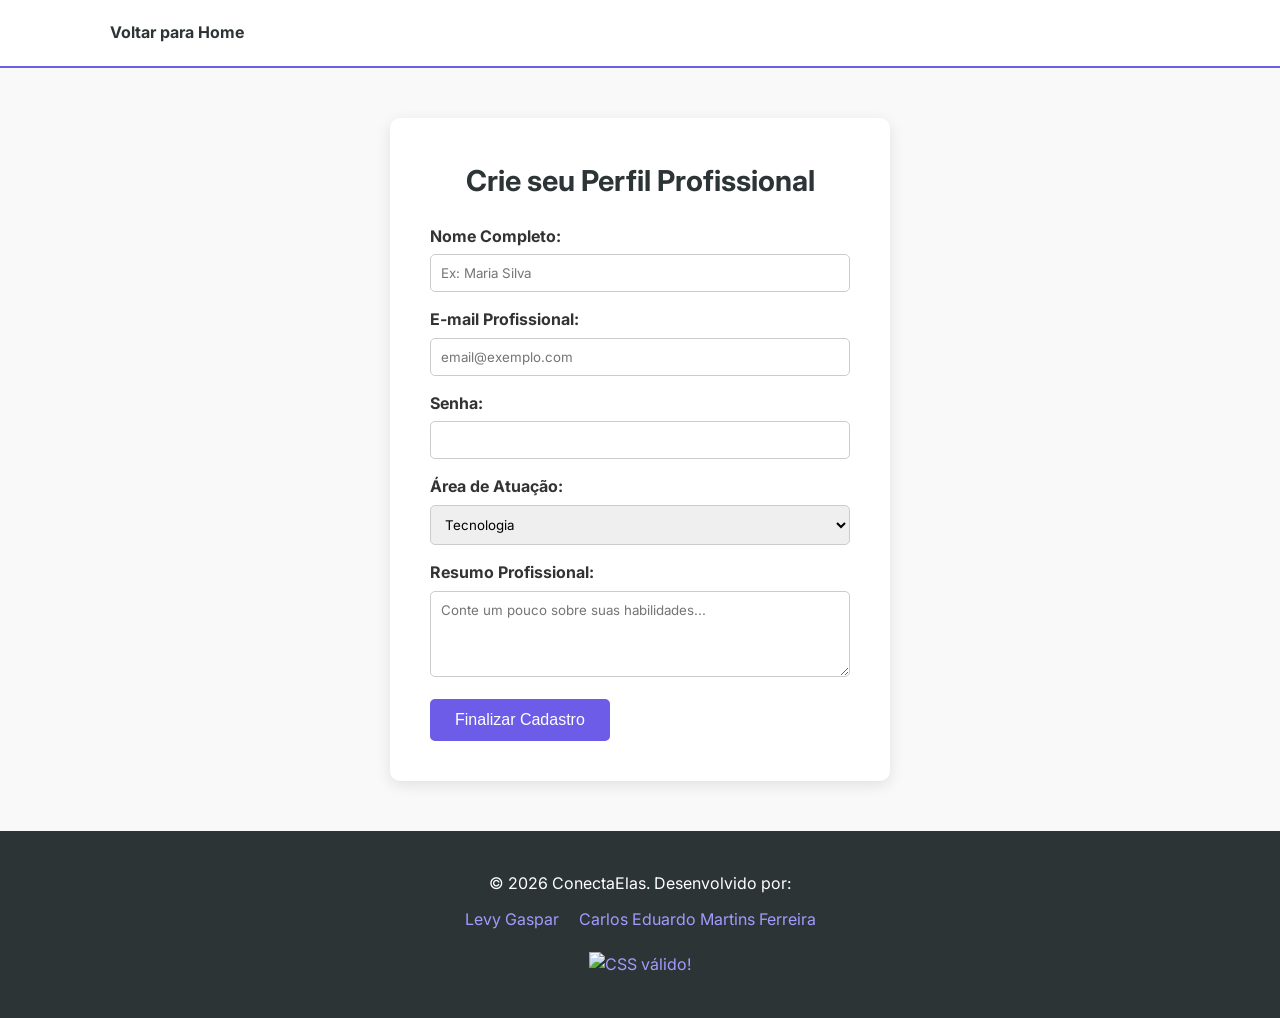
==== index.html @ 39df8dd0 "Update index.html" ====
<!DOCTYPE html>
<html lang="pt-br">
<head>
    <meta charset="UTF-8">
    <meta name="viewport" content="width=device-width, initial-scale=1.0">
    <title>Cadastro | ConectaElas</title>
    <link href="https://fonts.googleapis.com/css2?family=Inter:wght@400;700&display=swap" rel="stylesheet">
    <link rel="stylesheet" href="css/style.css">
</head>
<body>
    <header>
        <nav class="container">
            <a href="index.html">Voltar para Home</a>
        </nav>
    </header>

    <main class="container-centralizado">
        <section class="form-box">
            <h1>Crie seu Perfil Profissional</h1>
            
            <form action="login.html" method="GET">
                <div class="campo">
                    <label for="nome">Nome Completo:</label>
                    <input type="text" id="nome" name="nome" required placeholder="Ex: Maria Silva">
                </div>

                <div class="campo">
                    <label for="email">E-mail Profissional:</label>
                    <input type="email" id="email" name="email" required placeholder="email@exemplo.com">
                </div>

                <div class="campo">
                    <label for="senha">Senha:</label>
                    <input type="password" id="senha" name="senha" required minlength="8">
                </div>

                <div class="campo">
                    <label for="area">Área de Atuação:</label>
                    <select id="area" name="area">
                        <option value="tech">Tecnologia</option>
                        <option value="saude">Saúde</option>
                        <option value="educacao">Educação</option>
                        <option value="negocios">Negócios</option>
                    </select>
                </div>

                <div class="campo">
                    <label for="bio">Resumo Profissional:</label>
                    <textarea id="bio" name="bio" rows="4" placeholder="Conte um pouco sobre suas habilidades..."></textarea>
                </div>

                <button type="submit" class="btn-principal">Finalizar Cadastro</button>
            </form>
        </section>
    </main>

    <footer>
        <div class="container">
            <p>&copy; 2026 ConectaElas. Desenvolvido por:</p>
            <ul class="equipe">
                <li><a href="https://levyslopes.github.io/cv-front-end/" target="_blank">Levy Gaspar</a></li>
                <li><a href="COLOQUE_A_URL_AQUI" target="_blank">Carlos Eduardo Martins Ferreira</a></li>
            </ul>
            
            <div class="selo-w3c">
                <a href="https://jigsaw.w3.org/css-validator/validator?uri=https://levyslopes.github.io/conecta_elas.io/" target="_blank">
                    <img src="https://jigsaw.w3.org/css-validator/images/vcss" alt="CSS válido!">
                </a>
            </div>
        </div>
    </footer>
</body>
</html>
---- css/style.css ----
/* Reset Básico */
* {
    margin: 0;
    padding: 0;
    box-sizing: border-box;
}

body {
    font-family: 'Inter', Arial, sans-serif;
    line-height: 1.6;
    color: #333;
    background-color: #f9f9f9;
}

.container {
    max-width: 1100px;
    margin: 0 auto;
    padding: 0 20px;
}

/* Header e Navegação com Flexbox */
header {
    background: #fff;
    padding: 20px 0;
    border-bottom: 2px solid #6c5ce7;
}

.flex-header {
    display: flex;
    justify-content: space-between;
    align-items: center;
}

/* Alterado para a nova classe do logo */
.logo-texto {
    font-size: 1.8rem;
    font-weight: bold;
    color: #2d3436;
}

.logo span {
    color: #6c5ce7;
}

nav ul {
    display: flex;
    align-items: center;
    list-style: none;
}

nav ul li {
    margin-left: 20px;
}

nav a {
    text-decoration: none;
    color: #2d3436;
    font-weight: bold;
    transition: color 0.3s;
}

nav a:hover {
    color: #6c5ce7;
}

/* Botão destaque no menu (Cadastre-se) */
.btn-destaque {
    background-color: #6c5ce7;
    color: #fff;
    padding: 8px 15px;
    border-radius: 5px;
    transition: background 0.3s;
}

.btn-destaque:hover {
    background-color: #a29bfe;
    color: #fff;
}

/* Hero Section */
.hero {
    display: flex;
    align-items: center;
    padding: 60px 0;
    gap: 40px;
}

.hero-content {
    flex: 1;
}

/* Alterado de h2 para h1 para refletir a semântica do HTML */
.hero-content h1 {
    font-size: 2.5rem;
    margin-bottom: 20px;
    color: #6c5ce7;
    line-height: 1.2;
}

.hero-img img {
    max-width: 100%;
    border-radius: 15px;
    box-shadow: 10px 10px 0 #a29bfe;
}

/* Título da Seção Sobre */
.secao-sobre {
    padding-top: 20px;
}

.titulo-secao {
    text-align: center;
    font-size: 2rem;
    color: #2d3436;
    margin-bottom: 40px;
}

/* Cards com Flexbox */
.features {
    display: flex;
    gap: 20px;
    margin-bottom: 60px;
}

.feature-card {
    flex: 1;
    background: #fff;
    padding: 30px;
    border-radius: 10px;
    text-align: center;
    border: 1px solid #ddd;
    transition: transform 0.3s;
}

.feature-card:hover {
    transform: translateY(-5px);
}

/* Formulário */
.container-centralizado {
    display: flex;
    justify-content: center;
    padding: 50px 0;
}

.form-box {
    background: #fff;
    padding: 40px;
    border-radius: 10px;
    box-shadow: 0 4px 15px rgba(0,0,0,0.1);
    width: 100%;
    max-width: 500px;
}

/* Adicionado estilo para o título da página de cadastro */
.form-box h1 {
    font-size: 1.8rem;
    margin-bottom: 20px;
    text-align: center;
    color: #2d3436;
}

.campo {
    margin-bottom: 15px;
}

.campo label {
    display: block;
    margin-bottom: 5px;
    font-weight: bold;
}

.campo input, .campo select, .campo textarea {
    width: 100%;
    padding: 10px;
    border: 1px solid #ccc;
    border-radius: 5px;
    font-family: inherit;
}

/* Botões */
.btn-principal {
    display: inline-block;
    background: #6c5ce7;
    color: #fff;
    padding: 12px 25px;
    text-decoration: none;
    border-radius: 5px;
    border: none;
    cursor: pointer;
    font-size: 1rem;
    transition: background 0.3s;
}

.btn-principal:hover {
    background: #a29bfe;
}

/* Rodapé */
footer {
    background: #2d3436;
    color: #fff;
    padding: 40px 0;
    text-align: center;
}

.equipe {
    list-style: none;
    display: flex;
    justify-content: center;
    gap: 20px;
    margin-top: 10px;
}

footer a {
    color: #a29bfe;
    text-decoration: none;
}

footer a:hover {
    text-decoration: underline;
}

/* Selo de Validação W3C */
.selo-w3c {
    margin-top: 20px;
}

.selo-w3c img {
    border: none;
    width: 88px;
    height: 31px;
}
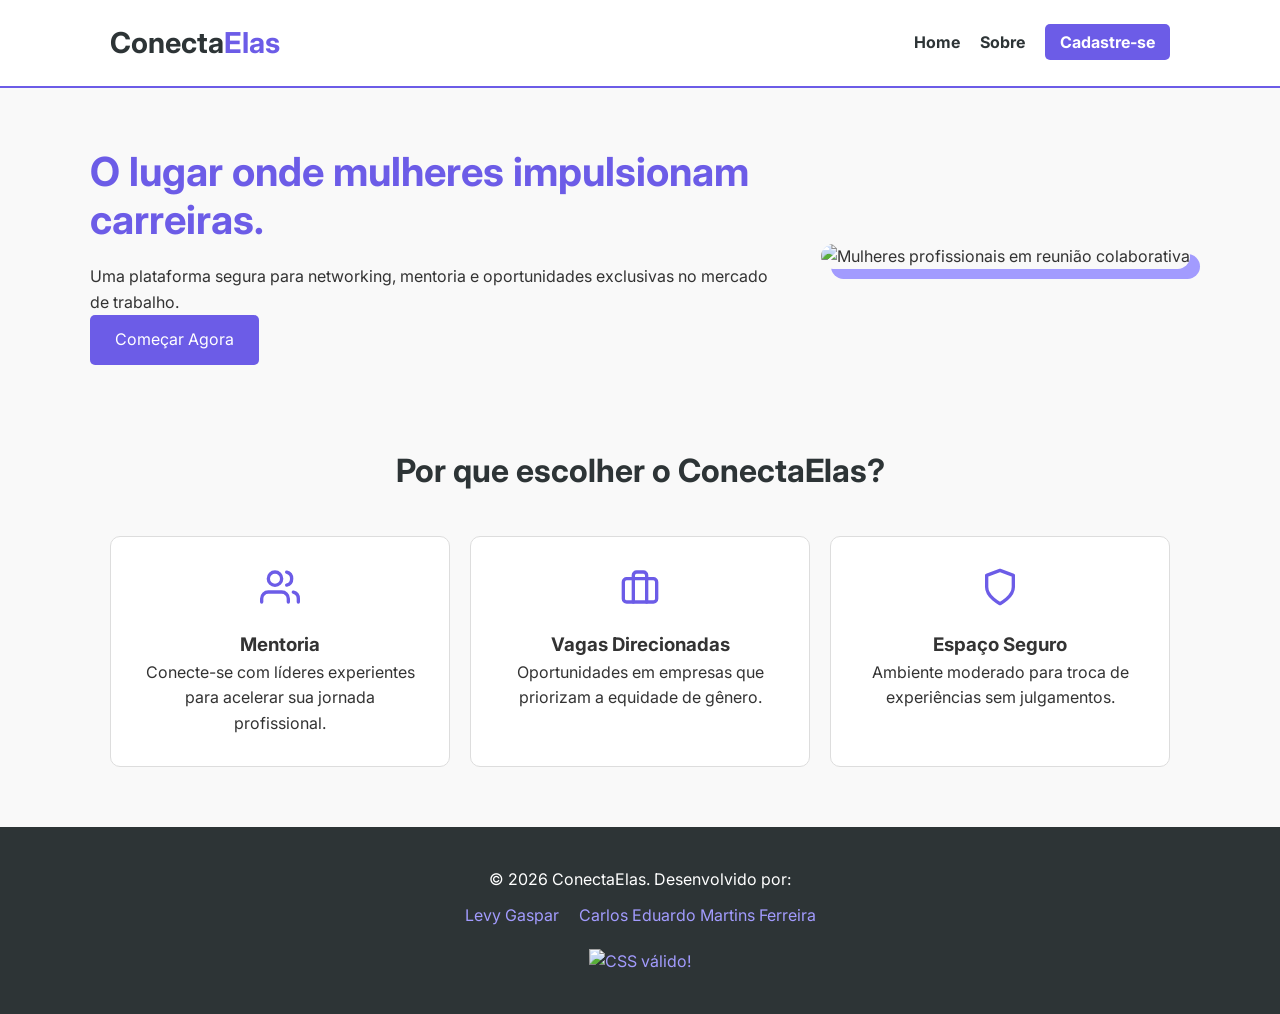
==== commit aa60f7ba: "Update index.html" ====
--- a/index.html
+++ b/index.html
@@ -3,54 +3,56 @@
 <head>
     <meta charset="UTF-8">
     <meta name="viewport" content="width=device-width, initial-scale=1.0">
-    <title>Cadastro | ConectaElas</title>
+    <title>ConectaElas - Networking Feminino</title>
+    <link rel="stylesheet" href="css/style.css">
     <link href="https://fonts.googleapis.com/css2?family=Inter:wght@400;700&display=swap" rel="stylesheet">
-    <link rel="stylesheet" href="css/style.css">
 </head>
 <body>
     <header>
-        <nav class="container">
-            <a href="index.html">Voltar para Home</a>
+        <nav class="container flex-header">
+            <div class="logo">
+                <p class="logo-texto">Conecta<span>Elas</span></p>
+            </div>
+            <ul>
+                <li><a href="index.html">Home</a></li>
+                <li><a href="#sobre">Sobre</a></li>
+                <li><a href="cadastro.html" class="btn-destaque">Cadastre-se</a></li>
+            </ul>
         </nav>
     </header>
 
-    <main class="container-centralizado">
-        <section class="form-box">
-            <h1>Crie seu Perfil Profissional</h1>
+    <main>
+        <section class="hero container">
+            <div class="hero-content">
+                <h1>O lugar onde mulheres impulsionam carreiras.</h1>
+                <p>Uma plataforma segura para networking, mentoria e oportunidades exclusivas no mercado de trabalho.</p>
+                <a href="cadastro.html" class="btn-principal">Começar Agora</a>
+            </div>
+            <div class="hero-img">
+                <img src="https://images.unsplash.com/photo-1573497019940-1c28c88b4f3e?auto=format&fit=crop&q=80&w=500" alt="Mulheres profissionais em reunião colaborativa">
+            </div>
+        </section>
+
+        <section id="sobre" class="container secao-sobre">
+            <h2 class="titulo-secao">Por que escolher o ConectaElas?</h2>
             
-            <form action="login.html" method="GET">
-                <div class="campo">
-                    <label for="nome">Nome Completo:</label>
-                    <input type="text" id="nome" name="nome" required placeholder="Ex: Maria Silva">
-                </div>
-
-                <div class="campo">
-                    <label for="email">E-mail Profissional:</label>
-                    <input type="email" id="email" name="email" required placeholder="email@exemplo.com">
-                </div>
-
-                <div class="campo">
-                    <label for="senha">Senha:</label>
-                    <input type="password" id="senha" name="senha" required minlength="8">
-                </div>
-
-                <div class="campo">
-                    <label for="area">Área de Atuação:</label>
-                    <select id="area" name="area">
-                        <option value="tech">Tecnologia</option>
-                        <option value="saude">Saúde</option>
-                        <option value="educacao">Educação</option>
-                        <option value="negocios">Negócios</option>
-                    </select>
-                </div>
-
-                <div class="campo">
-                    <label for="bio">Resumo Profissional:</label>
-                    <textarea id="bio" name="bio" rows="4" placeholder="Conte um pouco sobre suas habilidades..."></textarea>
-                </div>
-
-                <button type="submit" class="btn-principal">Finalizar Cadastro</button>
-            </form>
+            <div class="features">
+                <article class="feature-card">
+                    <svg width="40" height="40" viewBox="0 0 24 24" fill="none" stroke="#6c5ce7" stroke-width="2" stroke-linecap="round" stroke-linejoin="round" style="margin-bottom: 15px;"><path d="M17 21v-2a4 4 0 0 0-4-4H5a4 4 0 0 0-4 4v2"></path><circle cx="9" cy="7" r="4"></circle><path d="M23 21v-2a4 4 0 0 0-3-3.87"></path><path d="M16 3.13a4 4 0 0 1 0 7.75"></path></svg>
+                    <h3>Mentoria</h3>
+                    <p>Conecte-se com líderes experientes para acelerar sua jornada profissional.</p>
+                </article>
+                <article class="feature-card">
+                    <svg width="40" height="40" viewBox="0 0 24 24" fill="none" stroke="#6c5ce7" stroke-width="2" stroke-linecap="round" stroke-linejoin="round" style="margin-bottom: 15px;"><rect x="2" y="7" width="20" height="14" rx="2" ry="2"></rect><path d="M16 21V5a2 2 0 0 0-2-2h-4a2 2 0 0 0-2 2v16"></path></svg>
+                    <h3>Vagas Direcionadas</h3>
+                    <p>Oportunidades em empresas que priorizam a equidade de gênero.</p>
+                </article>
+                <article class="feature-card">
+                    <svg width="40" height="40" viewBox="0 0 24 24" fill="none" stroke="#6c5ce7" stroke-width="2" stroke-linecap="round" stroke-linejoin="round" style="margin-bottom: 15px;"><path d="M12 22s8-4 8-10V5l-8-3-8 3v7c0 6 8 10 8 10z"></path></svg>
+                    <h3>Espaço Seguro</h3>
+                    <p>Ambiente moderado para troca de experiências sem julgamentos.</p>
+                </article>
+            </div>
         </section>
     </main>
 
@@ -58,8 +60,8 @@
         <div class="container">
             <p>&copy; 2026 ConectaElas. Desenvolvido por:</p>
             <ul class="equipe">
-                <li><a href="https://levyslopes.github.io/cv-front-end/" target="_blank">Levy Gaspar</a></li>
-                <li><a href="COLOQUE_A_URL_AQUI" target="_blank">Carlos Eduardo Martins Ferreira</a></li>
+                <li><a href="https://github.com/LevysLopes" target="_blank">Levy Gaspar</a></li>
+                <li><a href="https://github.com/carloseduardomf" target="_blank">Carlos Eduardo Martins Ferreira</a></li>
             </ul>
             
             <div class="selo-w3c">
--- a/css/style.css
+++ b/css/style.css
@@ -178,6 +178,11 @@
     font-family: inherit;
 }
 
+/* Impede que o usuário quebre o layout redimensionando a bio lateralmente */
+.campo textarea {
+    resize: vertical;
+}
+
 /* Botões */
 .btn-principal {
     display: inline-block;
@@ -231,3 +236,43 @@
     width: 88px;
     height: 31px;
 }
+
+/* =========================================
+   RESPONSIVIDADE (Telas menores que 768px)
+   ========================================= */
+@media (max-width: 768px) {
+    /* Empilha o logo e o menu */
+    .flex-header {
+        flex-direction: column;
+        gap: 15px;
+    }
+    
+    /* Centraliza os itens do menu e permite quebra de linha */
+    nav ul {
+        flex-wrap: wrap;
+        justify-content: center;
+        gap: 10px;
+    }
+
+    nav ul li {
+        margin-left: 0;
+    }
+
+    /* Empilha o texto e a imagem da seção principal */
+    .hero {
+        flex-direction: column;
+        text-align: center;
+        padding: 40px 0;
+    }
+
+    /* Empilha os cards um embaixo do outro */
+    .features {
+        flex-direction: column;
+    }
+
+    /* Empilha os nomes da equipe no rodapé */
+    .equipe {
+        flex-direction: column;
+        gap: 10px;
+    }
+}
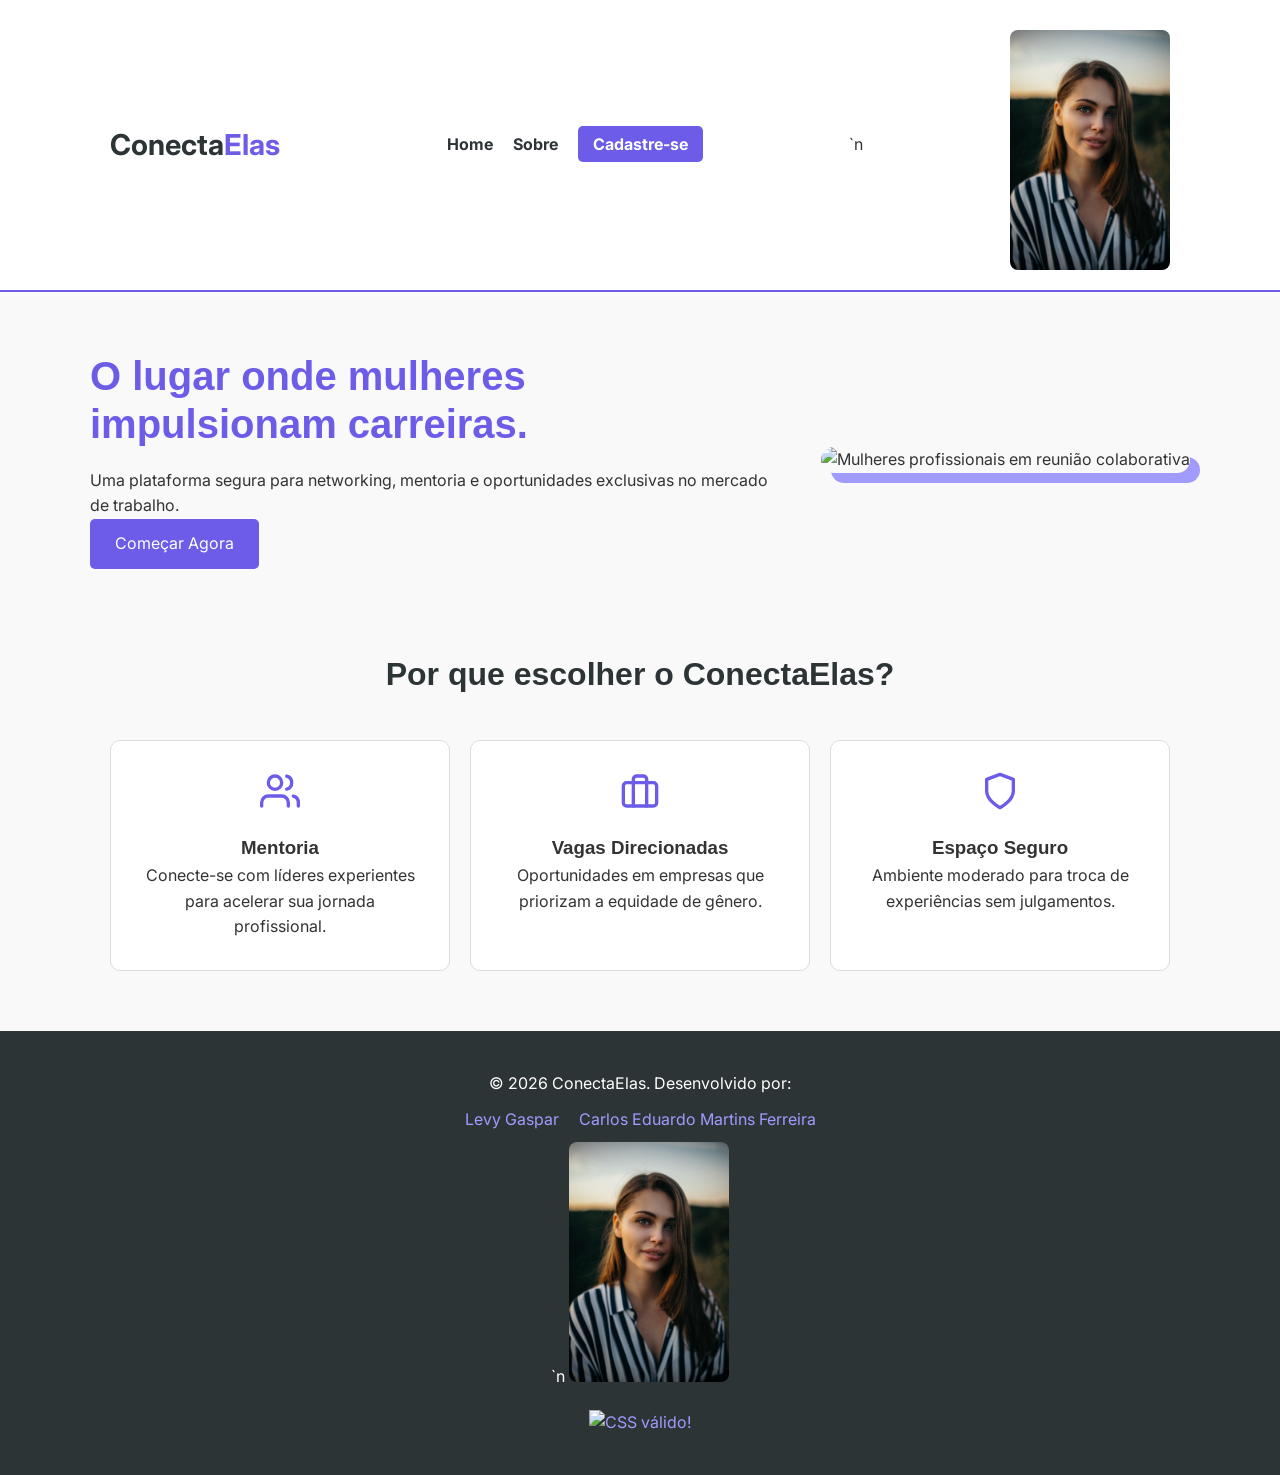
==== commit a20f6401: "chore: adicionar imagem na home e segunda fonte (Montserrat)" ====
--- a/index.html
+++ b/index.html
@@ -17,7 +17,7 @@
                 <li><a href="index.html">Home</a></li>
                 <li><a href="#sobre">Sobre</a></li>
                 <li><a href="cadastro.html" class="btn-destaque">Cadastre-se</a></li>
-            </ul>
+            </ul>`n    <img src="assets/images/team-photo.jpg" alt="Equipe ConectaElas" style="width:160px;border-radius:8px;margin-top:10px;">
         </nav>
     </header>
 
@@ -62,7 +62,7 @@
             <ul class="equipe">
                 <li><a href="https://github.com/LevysLopes" target="_blank">Levy Gaspar</a></li>
                 <li><a href="https://github.com/carloseduardomf" target="_blank">Carlos Eduardo Martins Ferreira</a></li>
-            </ul>
+            </ul>`n    <img src="assets/images/team-photo.jpg" alt="Equipe ConectaElas" style="width:160px;border-radius:8px;margin-top:10px;">
             
             <div class="selo-w3c">
                 <a href="https://jigsaw.w3.org/css-validator/validator?uri=https://levyslopes.github.io/conecta_elas.io/" target="_blank">
--- a/css/style.css
+++ b/css/style.css
@@ -276,3 +276,6 @@
         gap: 10px;
     }
 }
+
+/* Montserrat para títulos */
+h1,h2,h3 { font-family: 'Montserrat', sans-serif; }
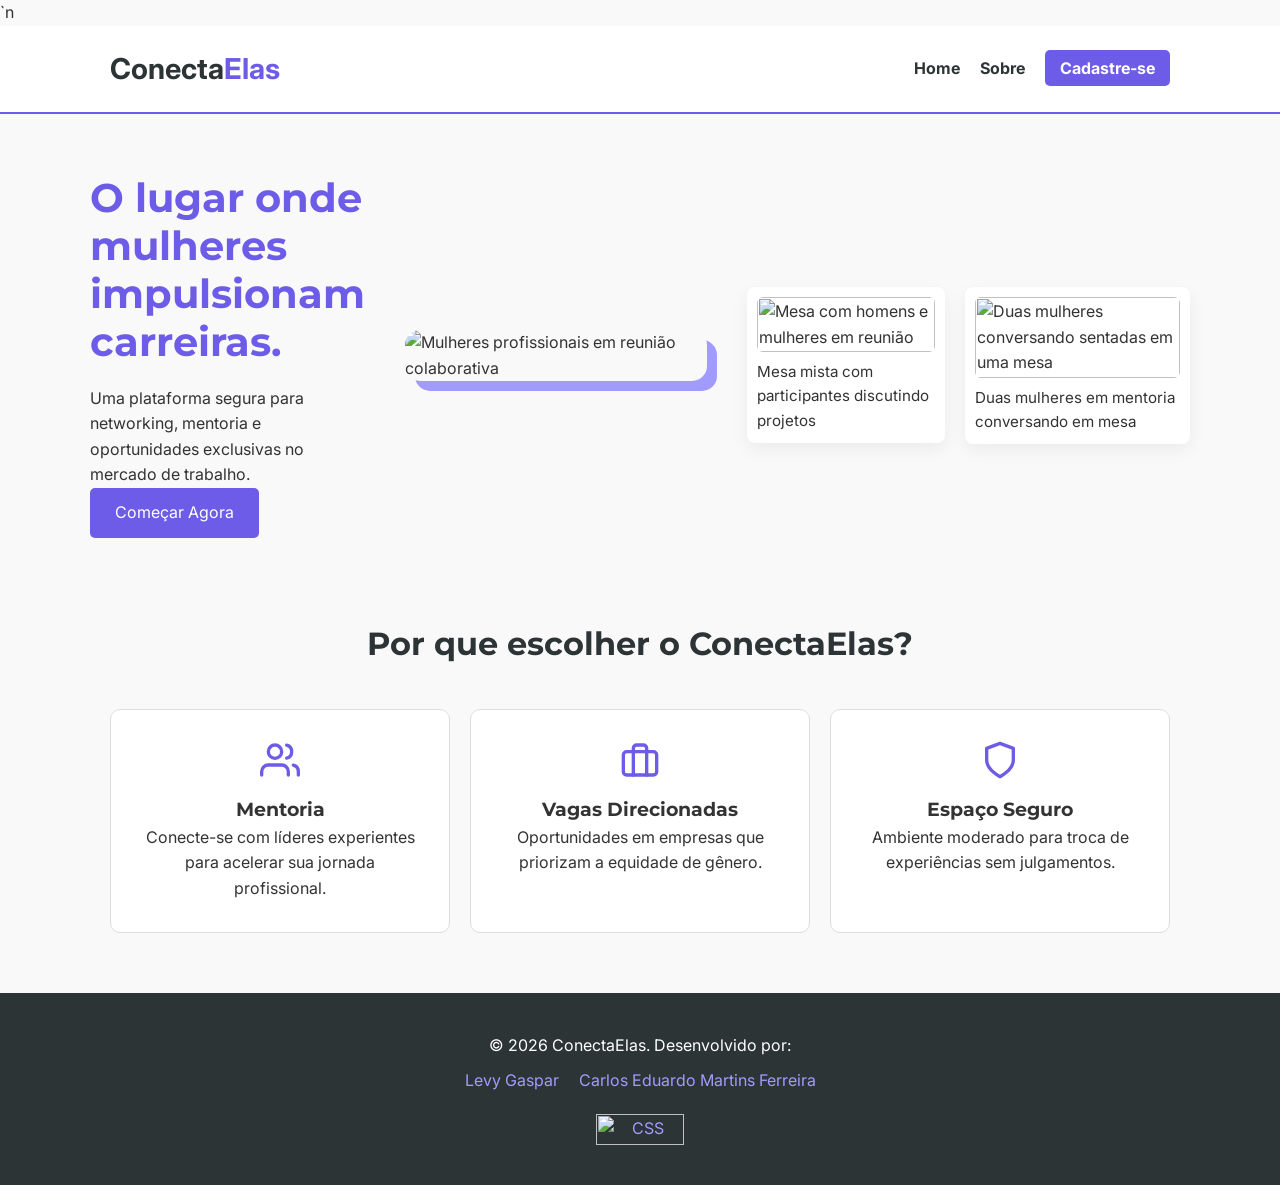
==== commit f22780a7: "feat: inserir blocos descritivos com imagens na hero" ====
--- a/index.html
+++ b/index.html
@@ -1,11 +1,9 @@
-<!DOCTYPE html>
-<html lang="pt-br">
-<head>
+﻿<html lang="pt-br"><head>
     <meta charset="UTF-8">
     <meta name="viewport" content="width=device-width, initial-scale=1.0">
     <title>ConectaElas - Networking Feminino</title>
     <link rel="stylesheet" href="css/style.css">
-    <link href="https://fonts.googleapis.com/css2?family=Inter:wght@400;700&display=swap" rel="stylesheet">
+    <link href="https://fonts.googleapis.com/css2?family=Inter:wght@400;700&amp;display=swap" rel="stylesheet">`n<link href="https://fonts.googleapis.com/css2?family=Montserrat:wght@400;700&display=swap" rel="stylesheet">
 </head>
 <body>
     <header>
@@ -17,7 +15,7 @@
                 <li><a href="index.html">Home</a></li>
                 <li><a href="#sobre">Sobre</a></li>
                 <li><a href="cadastro.html" class="btn-destaque">Cadastre-se</a></li>
-            </ul>`n    <img src="assets/images/team-photo.jpg" alt="Equipe ConectaElas" style="width:160px;border-radius:8px;margin-top:10px;">
+            </ul>
         </nav>
     </header>
 
@@ -29,8 +27,18 @@
                 <a href="cadastro.html" class="btn-principal">Começar Agora</a>
             </div>
             <div class="hero-img">
-                <img src="https://images.unsplash.com/photo-1573497019940-1c28c88b4f3e?auto=format&fit=crop&q=80&w=500" alt="Mulheres profissionais em reunião colaborativa">
+                <img src="https://images.unsplash.com/photo-1573497019940-1c28c88b4f3e?auto=format&amp;fit=crop&amp;q=80&amp;w=500" alt="Mulheres profissionais em reunião colaborativa">
             </div>
+                    <div class="hero-extras">
+                        <figure class="extra-card">
+                            <img src="assets/images/photo1.jpg" alt="Mesa com homens e mulheres em reunião">
+                            <figcaption>Mesa mista com participantes discutindo projetos</figcaption>
+                        </figure>
+                        <figure class="extra-card">
+                            <img src="assets/images/photo2.jpg" alt="Duas mulheres conversando sentadas em uma mesa">
+                            <figcaption>Duas mulheres em mentoria conversando em mesa</figcaption>
+                        </figure>
+                    </div>
         </section>
 
         <section id="sobre" class="container secao-sobre">
@@ -58,11 +66,11 @@
 
     <footer>
         <div class="container">
-            <p>&copy; 2026 ConectaElas. Desenvolvido por:</p>
+            <p>© 2026 ConectaElas. Desenvolvido por:</p>
             <ul class="equipe">
                 <li><a href="https://github.com/LevysLopes" target="_blank">Levy Gaspar</a></li>
                 <li><a href="https://github.com/carloseduardomf" target="_blank">Carlos Eduardo Martins Ferreira</a></li>
-            </ul>`n    <img src="assets/images/team-photo.jpg" alt="Equipe ConectaElas" style="width:160px;border-radius:8px;margin-top:10px;">
+            </ul>
             
             <div class="selo-w3c">
                 <a href="https://jigsaw.w3.org/css-validator/validator?uri=https://levyslopes.github.io/conecta_elas.io/" target="_blank">
@@ -71,5 +79,7 @@
             </div>
         </div>
     </footer>
-</body>
-</html>
+
+
+</body></html>
+
--- a/css/style.css
+++ b/css/style.css
@@ -279,3 +279,12 @@
 
 /* Montserrat para títulos */
 h1,h2,h3 { font-family: 'Montserrat', sans-serif; }
+
+/* Montserrat para títulos */
+h1,h2,h3 { font-family: 'Montserrat', sans-serif; }
+
+/* layout para imagens extras na hero */
+.hero-extras{ display:flex; gap:20px; align-items:flex-start; margin-top:20px; }
+.extra-card{ background:#fff; border-radius:8px; padding:10px; box-shadow:0 6px 18px rgba(0,0,0,0.06); max-width:260px; }
+.extra-card img{ width:100%; height:auto; border-radius:6px; display:block; }
+.extra-card figcaption{ margin-top:8px; font-size:0.95rem; color:#333; }
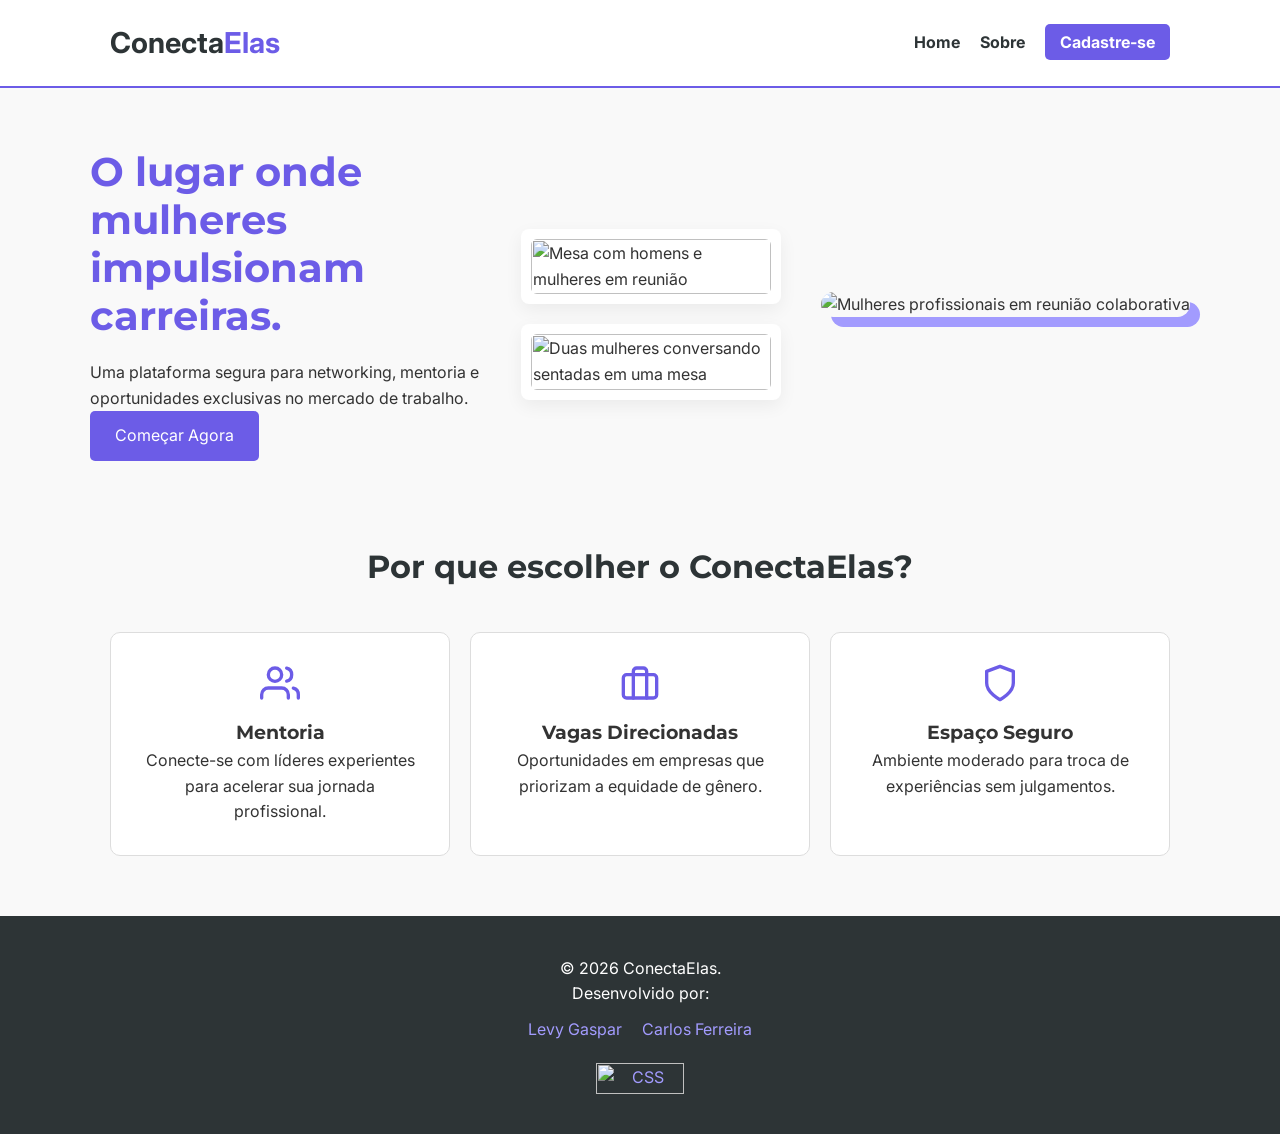
==== commit 2ed7a9c7: "feat: melhora layout da home e ajustes no css" ====
--- a/index.html
+++ b/index.html
@@ -3,7 +3,7 @@
     <meta name="viewport" content="width=device-width, initial-scale=1.0">
     <title>ConectaElas - Networking Feminino</title>
     <link rel="stylesheet" href="css/style.css">
-    <link href="https://fonts.googleapis.com/css2?family=Inter:wght@400;700&amp;display=swap" rel="stylesheet">`n<link href="https://fonts.googleapis.com/css2?family=Montserrat:wght@400;700&display=swap" rel="stylesheet">
+    <link href="https://fonts.googleapis.com/css2?family=Inter:wght@400;700&amp;display=swap" rel="stylesheet"><link href="https://fonts.googleapis.com/css2?family=Montserrat:wght@400;700&display=swap" rel="stylesheet">
 </head>
 <body>
     <header>
@@ -26,19 +26,17 @@
                 <p>Uma plataforma segura para networking, mentoria e oportunidades exclusivas no mercado de trabalho.</p>
                 <a href="cadastro.html" class="btn-principal">Começar Agora</a>
             </div>
+            <div class="hero-extras">
+                    <figure class="extra-card">
+                        <img src="assets/images/photo1.jpg" alt="Mesa com homens e mulheres em reunião">
+                    </figure>
+                    <figure class="extra-card">
+                        <img src="assets/images/photo2.jpg" alt="Duas mulheres conversando sentadas em uma mesa">
+                    </figure>
+            </div>
             <div class="hero-img">
                 <img src="https://images.unsplash.com/photo-1573497019940-1c28c88b4f3e?auto=format&amp;fit=crop&amp;q=80&amp;w=500" alt="Mulheres profissionais em reunião colaborativa">
             </div>
-                    <div class="hero-extras">
-                        <figure class="extra-card">
-                            <img src="assets/images/photo1.jpg" alt="Mesa com homens e mulheres em reunião">
-                            <figcaption>Mesa mista com participantes discutindo projetos</figcaption>
-                        </figure>
-                        <figure class="extra-card">
-                            <img src="assets/images/photo2.jpg" alt="Duas mulheres conversando sentadas em uma mesa">
-                            <figcaption>Duas mulheres em mentoria conversando em mesa</figcaption>
-                        </figure>
-                    </div>
         </section>
 
         <section id="sobre" class="container secao-sobre">
@@ -66,10 +64,11 @@
 
     <footer>
         <div class="container">
-            <p>© 2026 ConectaElas. Desenvolvido por:</p>
+            <p>© 2026 ConectaElas. </p> 
+            <p>Desenvolvido por:</p>
             <ul class="equipe">
                 <li><a href="https://github.com/LevysLopes" target="_blank">Levy Gaspar</a></li>
-                <li><a href="https://github.com/carloseduardomf" target="_blank">Carlos Eduardo Martins Ferreira</a></li>
+                <li><a href="https://github.com/carloseduardomf" target="_blank">Carlos Ferreira</a></li>
             </ul>
             
             <div class="selo-w3c">
@@ -83,3 +82,5 @@
 
 </body></html>
 
+
+
--- a/css/style.css
+++ b/css/style.css
@@ -284,7 +284,7 @@
 h1,h2,h3 { font-family: 'Montserrat', sans-serif; }
 
 /* layout para imagens extras na hero */
-.hero-extras{ display:flex; gap:20px; align-items:flex-start; margin-top:20px; }
+.hero-extras{ display:flex; gap:20px; align-items:flex-start; margin-top:20px; flex-direction: column;}
 .extra-card{ background:#fff; border-radius:8px; padding:10px; box-shadow:0 6px 18px rgba(0,0,0,0.06); max-width:260px; }
 .extra-card img{ width:100%; height:auto; border-radius:6px; display:block; }
 .extra-card figcaption{ margin-top:8px; font-size:0.95rem; color:#333; }
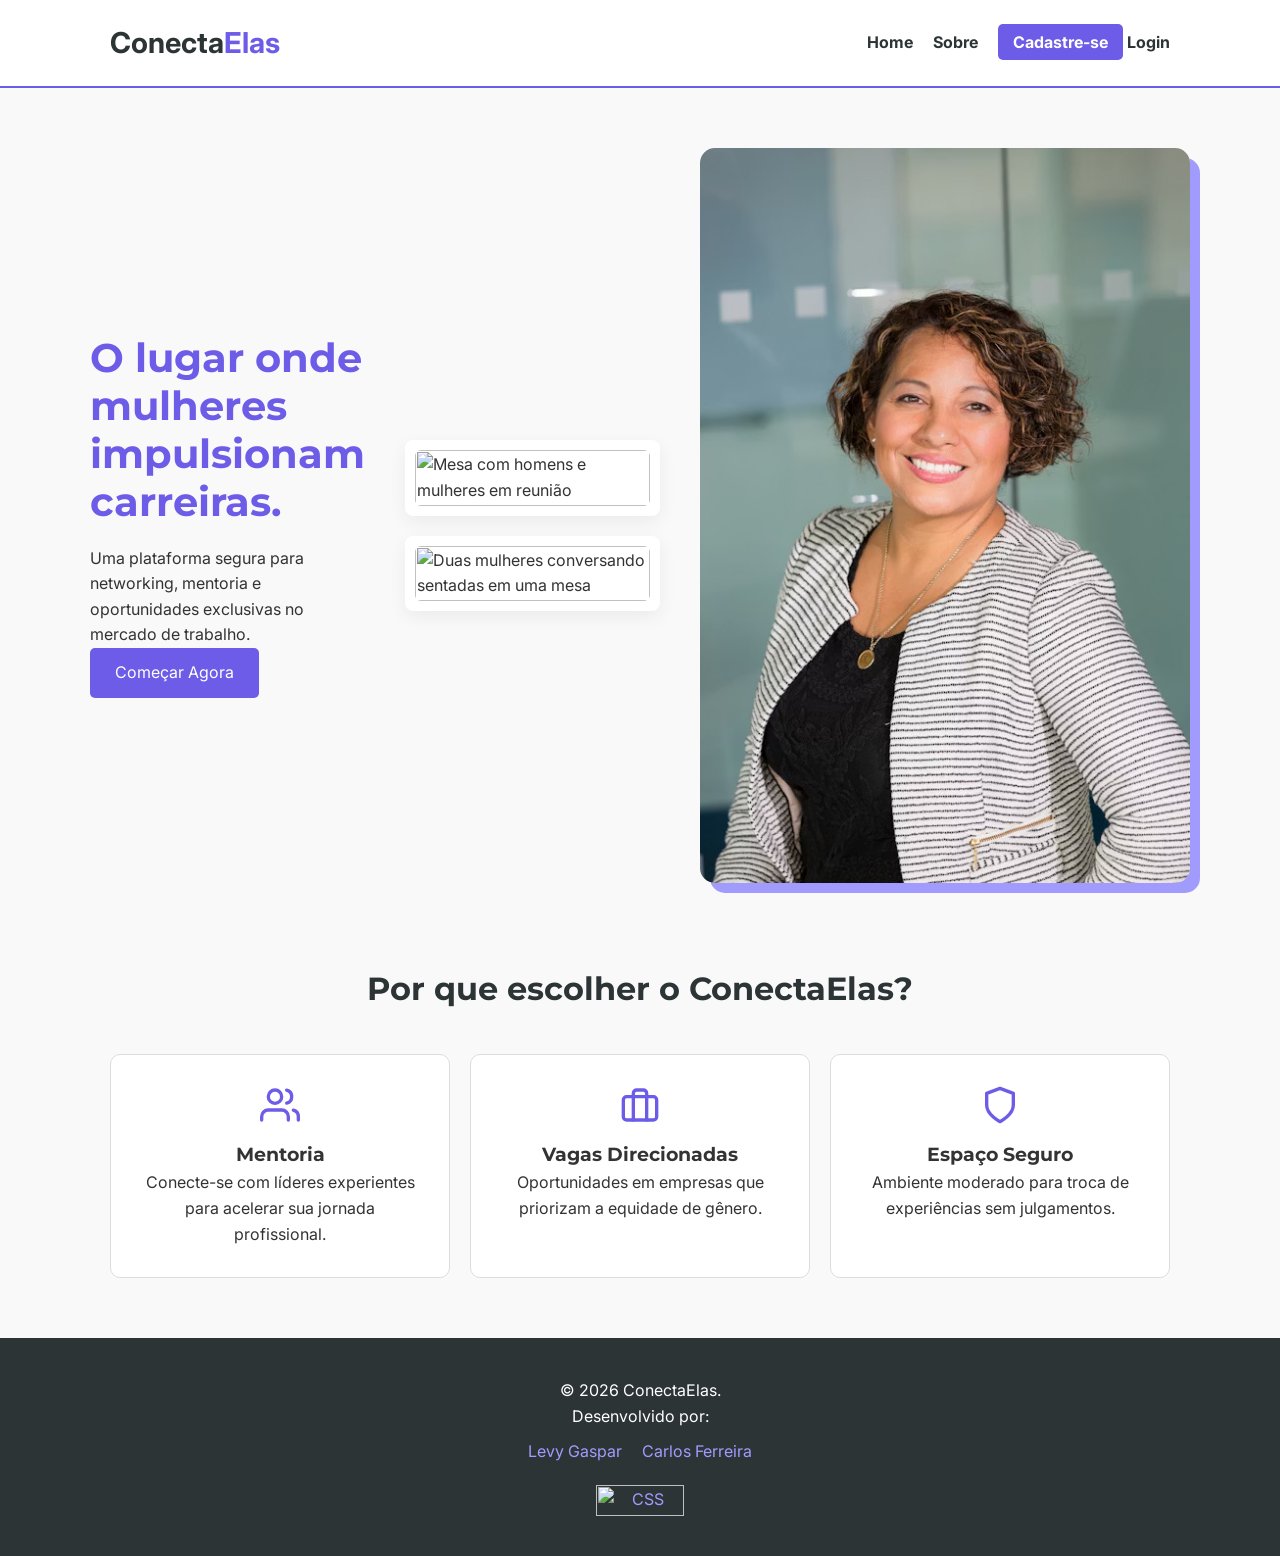
==== commit bc2e755d: "add cv dos integrantes" ====
--- a/index.html
+++ b/index.html
@@ -14,7 +14,7 @@
             <ul>
                 <li><a href="index.html">Home</a></li>
                 <li><a href="#sobre">Sobre</a></li>
-                <li><a href="cadastro.html" class="btn-destaque">Cadastre-se</a></li>
+                <li><a href="cadastro.html" class="btn-destaque">Cadastre-se</a> <a href="login.html" class="btn-login">Login</a></li>
             </ul>
         </nav>
     </header>
@@ -35,7 +35,7 @@
                     </figure>
             </div>
             <div class="hero-img">
-                <img src="https://images.unsplash.com/photo-1573497019940-1c28c88b4f3e?auto=format&amp;fit=crop&amp;q=80&amp;w=500" alt="Mulheres profissionais em reunião colaborativa">
+                <img src="assets/images/photo3.jpg " alt="Mulheres profissionais em reunião colaborativa">
             </div>
         </section>
 
@@ -67,8 +67,8 @@
             <p>© 2026 ConectaElas. </p> 
             <p>Desenvolvido por:</p>
             <ul class="equipe">
-                <li><a href="https://github.com/LevysLopes" target="_blank">Levy Gaspar</a></li>
-                <li><a href="https://github.com/carloseduardomf" target="_blank">Carlos Ferreira</a></li>
+                <li><a href="https://levyslopes.github.io/curriculo-levy/" target="_blank">Levy Gaspar</a></li>
+                <li><a href="https://carloseduardomf.github.io/" target="_blank">Carlos Ferreira</a></li>
             </ul>
             
             <div class="selo-w3c">
@@ -84,3 +84,4 @@
 
 
 
+
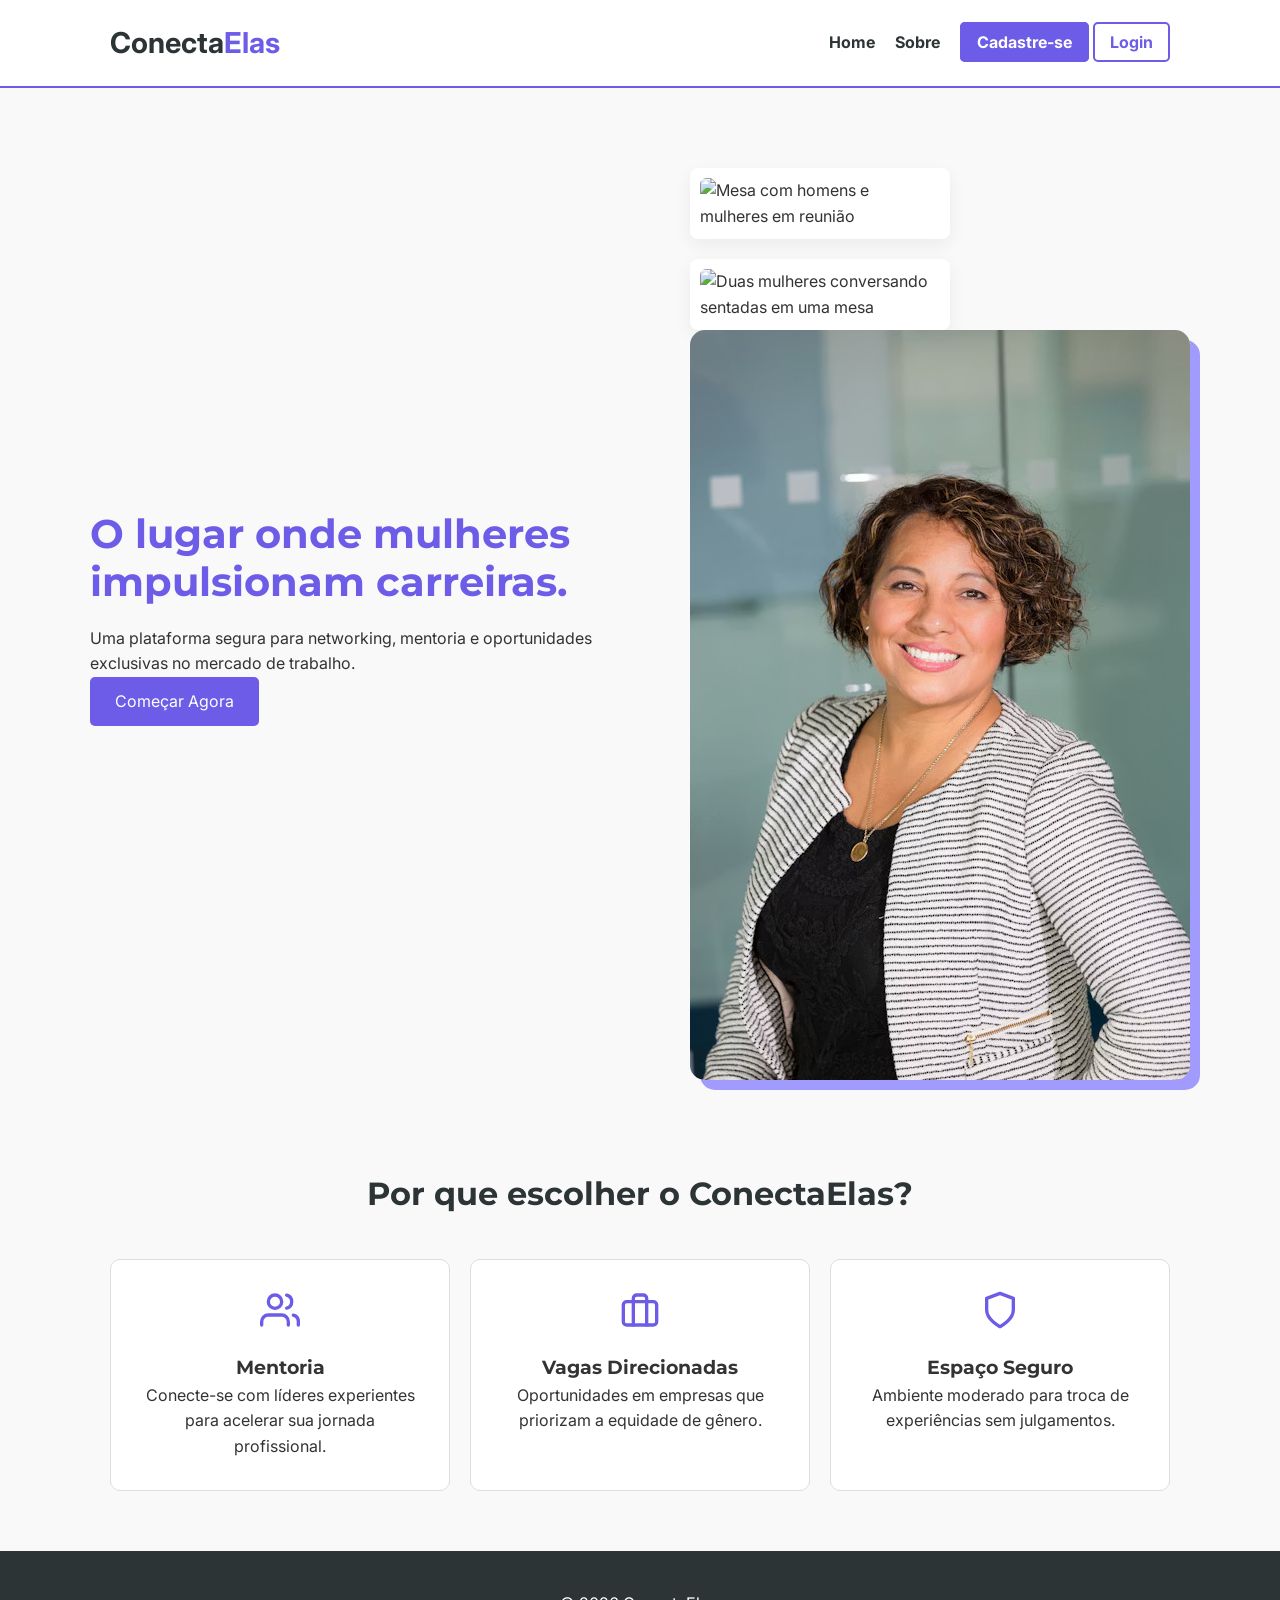
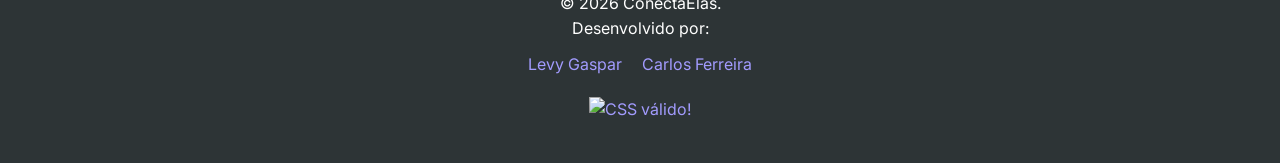
==== commit 416bd285: "Update index.html" ====
--- a/index.html
+++ b/index.html
@@ -1,9 +1,12 @@
-﻿<html lang="pt-br"><head>
+<!DOCTYPE html>
+<html lang="pt-br">
+<head>
     <meta charset="UTF-8">
     <meta name="viewport" content="width=device-width, initial-scale=1.0">
     <title>ConectaElas - Networking Feminino</title>
     <link rel="stylesheet" href="css/style.css">
-    <link href="https://fonts.googleapis.com/css2?family=Inter:wght@400;700&amp;display=swap" rel="stylesheet"><link href="https://fonts.googleapis.com/css2?family=Montserrat:wght@400;700&display=swap" rel="stylesheet">
+    <link href="https://fonts.googleapis.com/css2?family=Inter:wght@400;700&display=swap" rel="stylesheet">
+    <link href="https://fonts.googleapis.com/css2?family=Montserrat:wght@400;700&display=swap" rel="stylesheet">
 </head>
 <body>
     <header>
@@ -26,16 +29,19 @@
                 <p>Uma plataforma segura para networking, mentoria e oportunidades exclusivas no mercado de trabalho.</p>
                 <a href="cadastro.html" class="btn-principal">Começar Agora</a>
             </div>
-            <div class="hero-extras">
+            
+            <div class="hero-galeria">
+                <div class="hero-extras">
                     <figure class="extra-card">
                         <img src="assets/images/photo1.jpg" alt="Mesa com homens e mulheres em reunião">
                     </figure>
                     <figure class="extra-card">
                         <img src="assets/images/photo2.jpg" alt="Duas mulheres conversando sentadas em uma mesa">
                     </figure>
-            </div>
-            <div class="hero-img">
-                <img src="assets/images/photo3.jpg " alt="Mulheres profissionais em reunião colaborativa">
+                </div>
+                <div class="hero-img">
+                    <img src="assets/images/photo3.jpg" alt="Mulheres profissionais em reunião colaborativa">
+                </div>
             </div>
         </section>
 
@@ -64,7 +70,7 @@
 
     <footer>
         <div class="container">
-            <p>© 2026 ConectaElas. </p> 
+            <p>© 2026 ConectaElas.</p> 
             <p>Desenvolvido por:</p>
             <ul class="equipe">
                 <li><a href="https://levyslopes.github.io/curriculo-levy/" target="_blank">Levy Gaspar</a></li>
@@ -78,10 +84,5 @@
             </div>
         </div>
     </footer>
-
-
-</body></html>
-
-
-
-
+</body>
+</html>
--- a/css/style.css
+++ b/css/style.css
@@ -1,3 +1,8 @@
+/* Variáveis Globais */
+:root {
+    --primaria: #6c5ce7;
+}
+
 /* Reset Básico */
 * {
     margin: 0;
@@ -10,6 +15,14 @@
     line-height: 1.6;
     color: #333;
     background-color: #f9f9f9;
+
+    min-height: 100vh;
+    display: flex;
+    flex-direction: column;
+}
+
+main {
+    flex: 1;
 }
 
 .container {
@@ -22,7 +35,7 @@
 header {
     background: #fff;
     padding: 20px 0;
-    border-bottom: 2px solid #6c5ce7;
+    border-bottom: 2px solid var(--primaria);
 }
 
 .flex-header {
@@ -39,7 +52,7 @@
 }
 
 .logo span {
-    color: #6c5ce7;
+    color: var(--primaria);
 }
 
 nav ul {
@@ -60,12 +73,13 @@
 }
 
 nav a:hover {
-    color: #6c5ce7;
+    color: var(--primaria);
 }
 
 /* Botão destaque no menu (Cadastre-se) */
 .btn-destaque {
-    background-color: #6c5ce7;
+    background-color: var(--primaria);
+    border:2px solid var(--primaria);
     color: #fff;
     padding: 8px 15px;
     border-radius: 5px;
@@ -74,6 +88,22 @@
 
 .btn-destaque:hover {
     background-color: #a29bfe;
+    border-color: #a29bfe;
+    color: #fff;
+}
+
+/* Botão de login no header */
+.btn-login{ 
+    background: transparent;
+    border: 2px solid var(--primaria);
+    color: var(--primaria);
+    padding: 8px 15px;
+    border-radius: 5px;
+    transition: all 0.3s;
+}
+
+.btn-login:hover{
+    background: var(--primaria);
     color: #fff;
 }
 
@@ -89,11 +119,10 @@
     flex: 1;
 }
 
-/* Alterado de h2 para h1 para refletir a semântica do HTML */
 .hero-content h1 {
     font-size: 2.5rem;
     margin-bottom: 20px;
-    color: #6c5ce7;
+    color: var(--primaria);
     line-height: 1.2;
 }
 
@@ -186,7 +215,7 @@
 /* Botões */
 .btn-principal {
     display: inline-block;
-    background: #6c5ce7;
+    background: var(--primaria);
     color: #fff;
     padding: 12px 25px;
     text-decoration: none;
@@ -237,9 +266,7 @@
     height: 31px;
 }
 
-/* =========================================
-   RESPONSIVIDADE (Telas menores que 768px)
-   ========================================= */
+/* RESPONSIVIDADE (Telas menores que 768px) */
 @media (max-width: 768px) {
     /* Empilha o logo e o menu */
     .flex-header {
@@ -280,8 +307,6 @@
 /* Montserrat para títulos */
 h1,h2,h3 { font-family: 'Montserrat', sans-serif; }
 
-/* Montserrat para títulos */
-h1,h2,h3 { font-family: 'Montserrat', sans-serif; }
 
 /* layout para imagens extras na hero */
 .hero-extras{ display:flex; gap:20px; align-items:flex-start; margin-top:20px; flex-direction: column;}
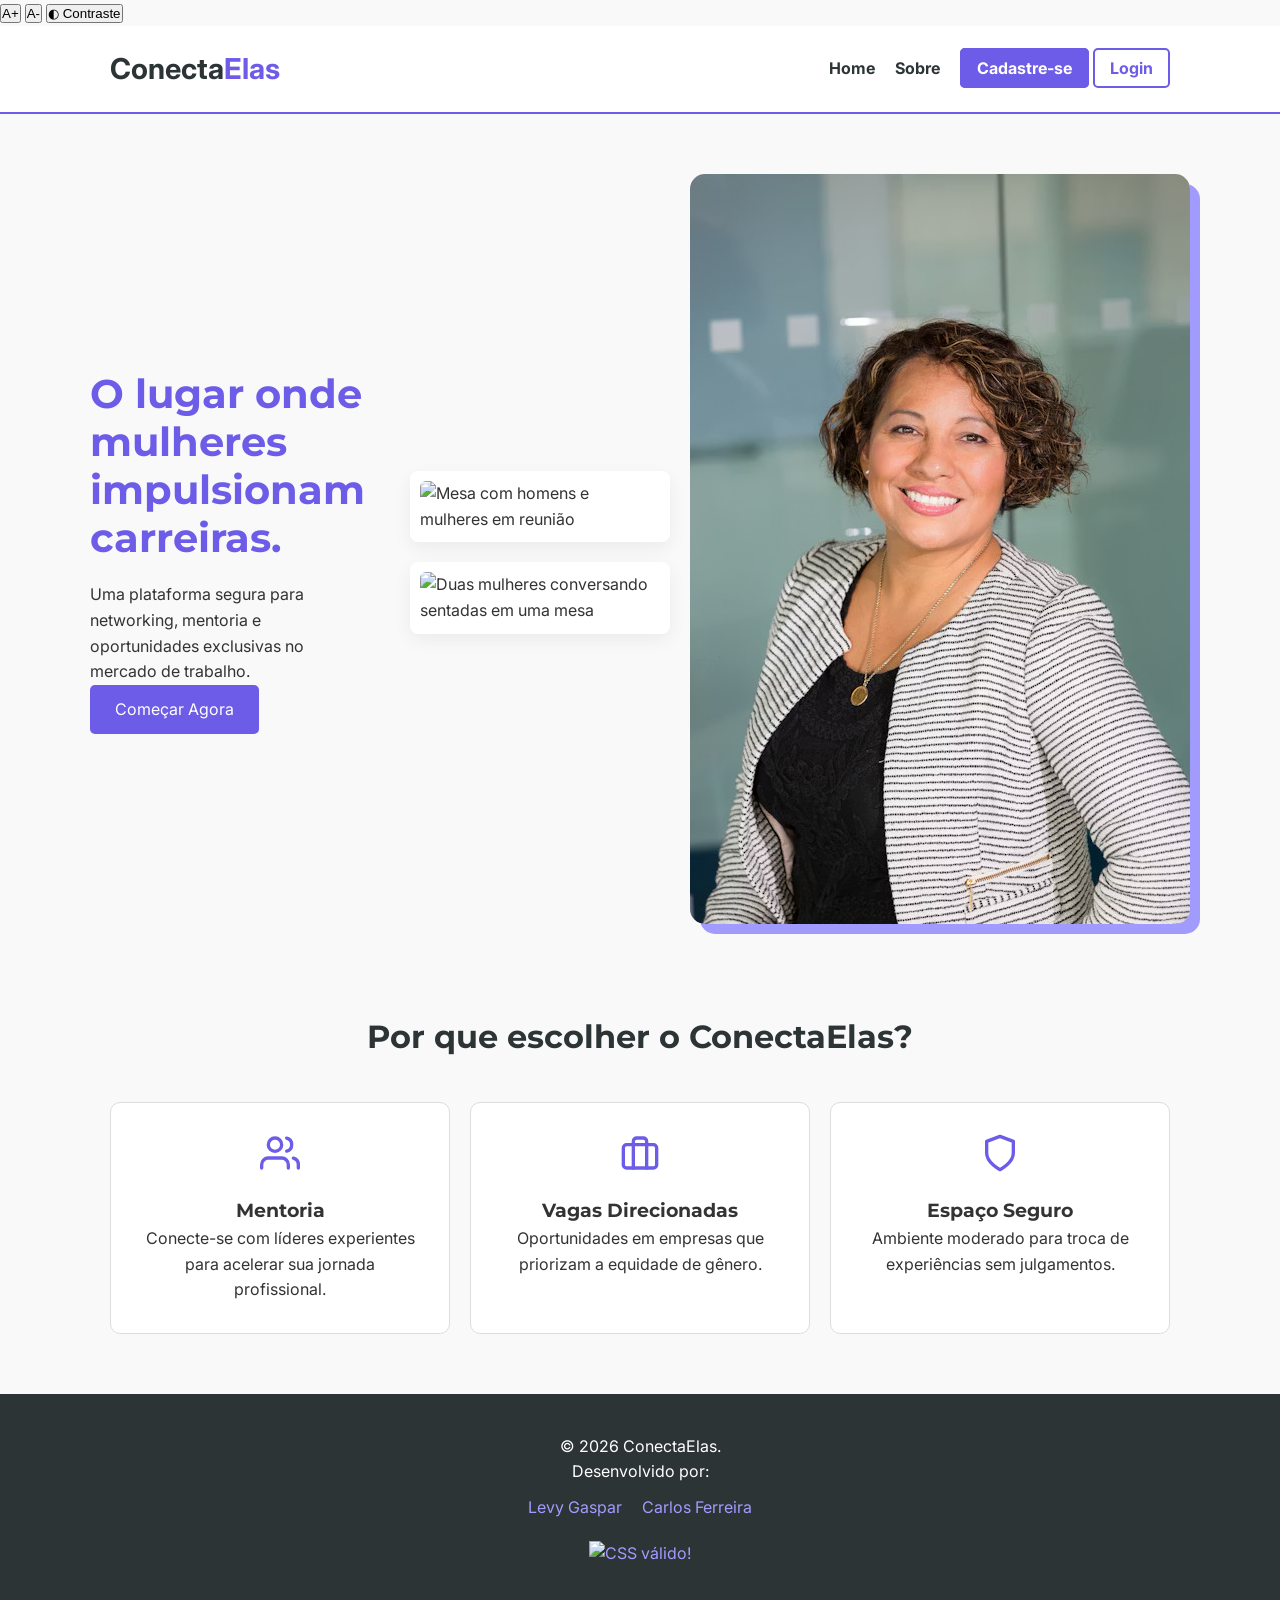
==== commit 806a1d2e: "Update index.html" ====
--- a/index.html
+++ b/index.html
@@ -9,6 +9,14 @@
     <link href="https://fonts.googleapis.com/css2?family=Montserrat:wght@400;700&display=swap" rel="stylesheet">
 </head>
 <body>
+    <div class="barra-acessibilidade">
+        <div class="acessibilidade-container">
+            <button id="btn-aumentar" class="btn-acessibilidade" title="Aumentar texto">A+</button>
+            <button id="btn-diminuir" class="btn-acessibilidade" title="Diminuir texto">A-</button>
+            <button id="btn-contraste" class="btn-acessibilidade" title="Alternar Alto Contraste">◐ Contraste</button>
+        </div>
+    </div>
+
     <header>
         <nav class="container flex-header">
             <div class="logo">
@@ -84,5 +92,7 @@
             </div>
         </div>
     </footer>
+
+    <script src="js/acessibilidade.js"></script>
 </body>
 </html>
--- a/css/style.css
+++ b/css/style.css
@@ -132,6 +132,42 @@
     box-shadow: 10px 10px 0 #a29bfe;
 }
 
+/* Layout da Galeria de Imagens na Hero (Adicionado aqui!) */
+.hero-galeria {
+    display: flex;
+    align-items: center;
+    gap: 20px;
+}
+
+/* layout para imagens extras na hero */
+.hero-extras{ 
+    display:flex; 
+    gap:20px; 
+    align-items:flex-start; 
+    flex-direction: column;
+}
+
+.extra-card{ 
+    background:#fff; 
+    border-radius:8px; 
+    padding:10px; 
+    box-shadow:0 6px 18px rgba(0,0,0,0.06); 
+    max-width:260px; 
+}
+
+.extra-card img{ 
+    width:100%; 
+    height:auto; 
+    border-radius:6px; 
+    display:block; 
+}
+
+.extra-card figcaption{ 
+    margin-top:8px; 
+    font-size:0.95rem; 
+    color:#333; 
+}
+
 /* Título da Seção Sobre */
 .secao-sobre {
     padding-top: 20px;
@@ -292,6 +328,11 @@
         padding: 40px 0;
     }
 
+    /* Garante que a galeria de imagens também empilhe no celular */
+    .hero-galeria {
+        flex-direction: column;
+    }
+
     /* Empilha os cards um embaixo do outro */
     .features {
         flex-direction: column;
@@ -305,11 +346,6 @@
 }
 
 /* Montserrat para títulos */
-h1,h2,h3 { font-family: 'Montserrat', sans-serif; }
-
-
-/* layout para imagens extras na hero */
-.hero-extras{ display:flex; gap:20px; align-items:flex-start; margin-top:20px; flex-direction: column;}
-.extra-card{ background:#fff; border-radius:8px; padding:10px; box-shadow:0 6px 18px rgba(0,0,0,0.06); max-width:260px; }
-.extra-card img{ width:100%; height:auto; border-radius:6px; display:block; }
-.extra-card figcaption{ margin-top:8px; font-size:0.95rem; color:#333; }
+h1, h2, h3 { 
+    font-family: 'Montserrat', sans-serif; 
+}
